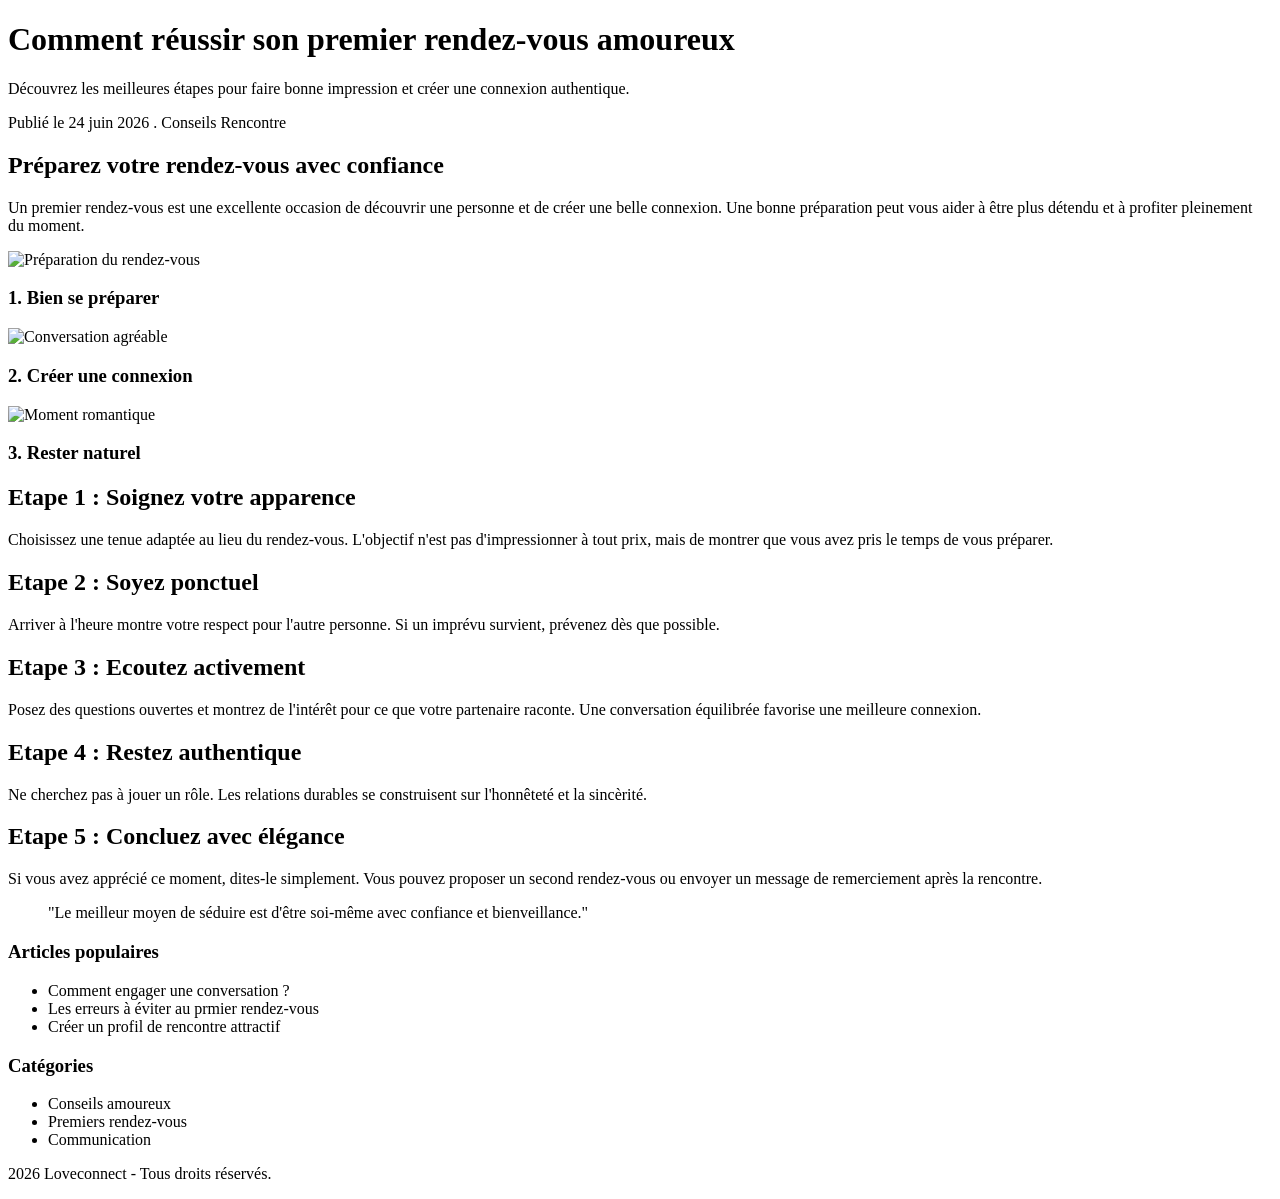
==== src/page/blog.html @ 888eea22 "Premier commit" ====
<!DOCTYPE html>
<html>
<head>
	<meta charset="utf-8">
	<meta name="viewport" content="width=device-width, initial-scale=1">
	<title>Comment réussire son premier rendez-vous amoureux</title>
	<link rel="stylesheet" type="text/css" href="blog.css">
</head>
<body>
	<header class="hero">
		<div class="overlay">
			<h1>Comment réussir son premier rendez-vous amoureux</h1>
			<p>Découvrez les meilleures étapes pour faire bonne impression et créer une connexion authentique.</p>
			
		</div>
	
	</header>

	<main class="container">
		<article class="blog-post">
		<div class="meta">
			<span>Publié le 24 juin 2026</span>
			<span>.</span>
			<span>Conseils Rencontre</span>
			
		</div> 

		<h2>Préparez votre rendez-vous avec confiance</h2>
		<p class="intro">
			Un premier rendez-vous est une excellente occasion de découvrir une personne et de créer une belle connexion.
			Une bonne préparation peut vous aider à être plus détendu et à profiter pleinement du moment.
		</p>


		<section class="image-gallery">
			<div class="gallery-items">
				<img src="date.jpg" alt="Préparation du rendez-vous" width="250" height="322">
				<h3>1. Bien se préparer</h3>
			</div>

			<div class="gallery-items">
				<img src="sourire.jpg" alt="Conversation agréable" width="250">
				<h3>2. Créer une connexion</h3>
			</div>

			<div class="gallery-items">
				<img src="rdv.jpg" alt="Moment romantique" width="250" height="322" >
				<h3>3. Rester naturel</h3>
			</div>
			
		</section>

		<section class="step">
			<h2>Etape 1 : Soignez votre apparence</h2>
			<p>
				Choisissez une tenue adaptée au lieu du rendez-vous. L'objectif n'est pas d'impressionner à tout prix,
				mais de montrer que vous avez pris le temps de vous préparer.
			</p>
		</section>


		<section class="step">
			<h2>Etape 2 : Soyez ponctuel</h2>
			<p>
				Arriver à l'heure montre votre respect pour l'autre personne. Si un imprévu survient,
				prévenez dès que possible.
			</p>
		</section>


		<section class="step">
			<h2>Etape 3 : Ecoutez activement</h2>
			<p>
				Posez des questions ouvertes et montrez de l'intérêt pour ce que votre partenaire raconte.
				Une conversation équilibrée favorise une meilleure connexion.
			</p>
		</section>


		<section class="step">
			<h2>Etape 4 : Restez authentique</h2>
			<p>
				Ne cherchez pas à jouer un rôle. Les relations durables se construisent sur l'honnêteté
				et la sincèrité.
			</p>
		</section>


		<section class="step">
			<h2>Etape 5 : Concluez avec élégance</h2>
			<p>
				Si vous avez apprécié ce moment, dites-le simplement. Vous pouvez proposer un second rendez-vous 
				ou envoyer un message de remerciement après la rencontre.
			</p>
		</section>

		<blockquote>
			"Le meilleur moyen de séduire est d'être soi-même avec confiance et bienveillance."
		</blockquote>

	</article>

		<aside class="sidebar">
			<div class="card">
				<h3>Articles populaires</h3>
				<ul>
					<li>Comment engager une conversation ?</li>
					<li>Les erreurs à éviter au prmier rendez-vous</li>
					<li>Créer un profil de rencontre attractif</li>
				</ul>
				
			</div>


			<div class="card">
				<h3>Catégories</h3>
				<ul>
					<li>Conseils amoureux</li>
					<li>Premiers rendez-vous</li>
					<li>Communication</li>
				</ul>
				
			</div>
			
		</aside>

		
		
	</main>
<footer>
	<p>2026 Loveconnect - Tous droits réservés.</p>
</footer>
	
</body>
</html>
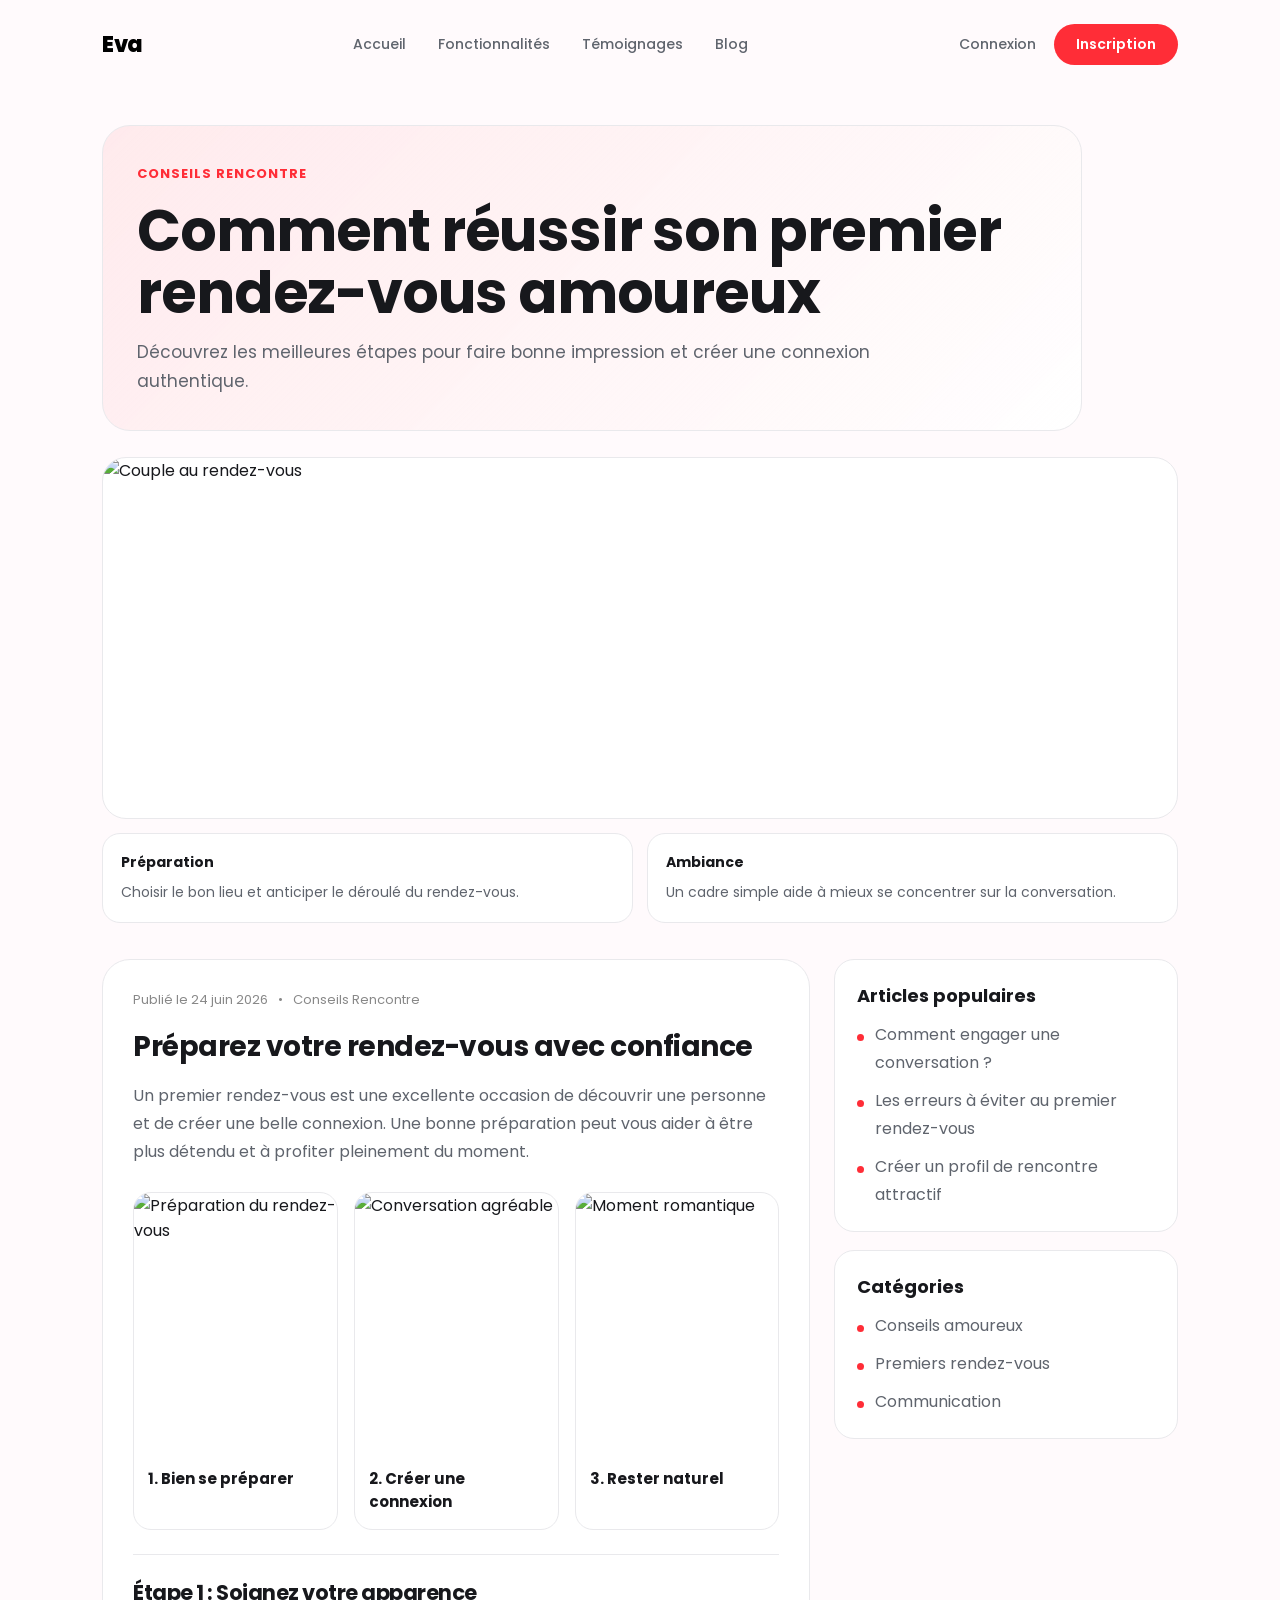
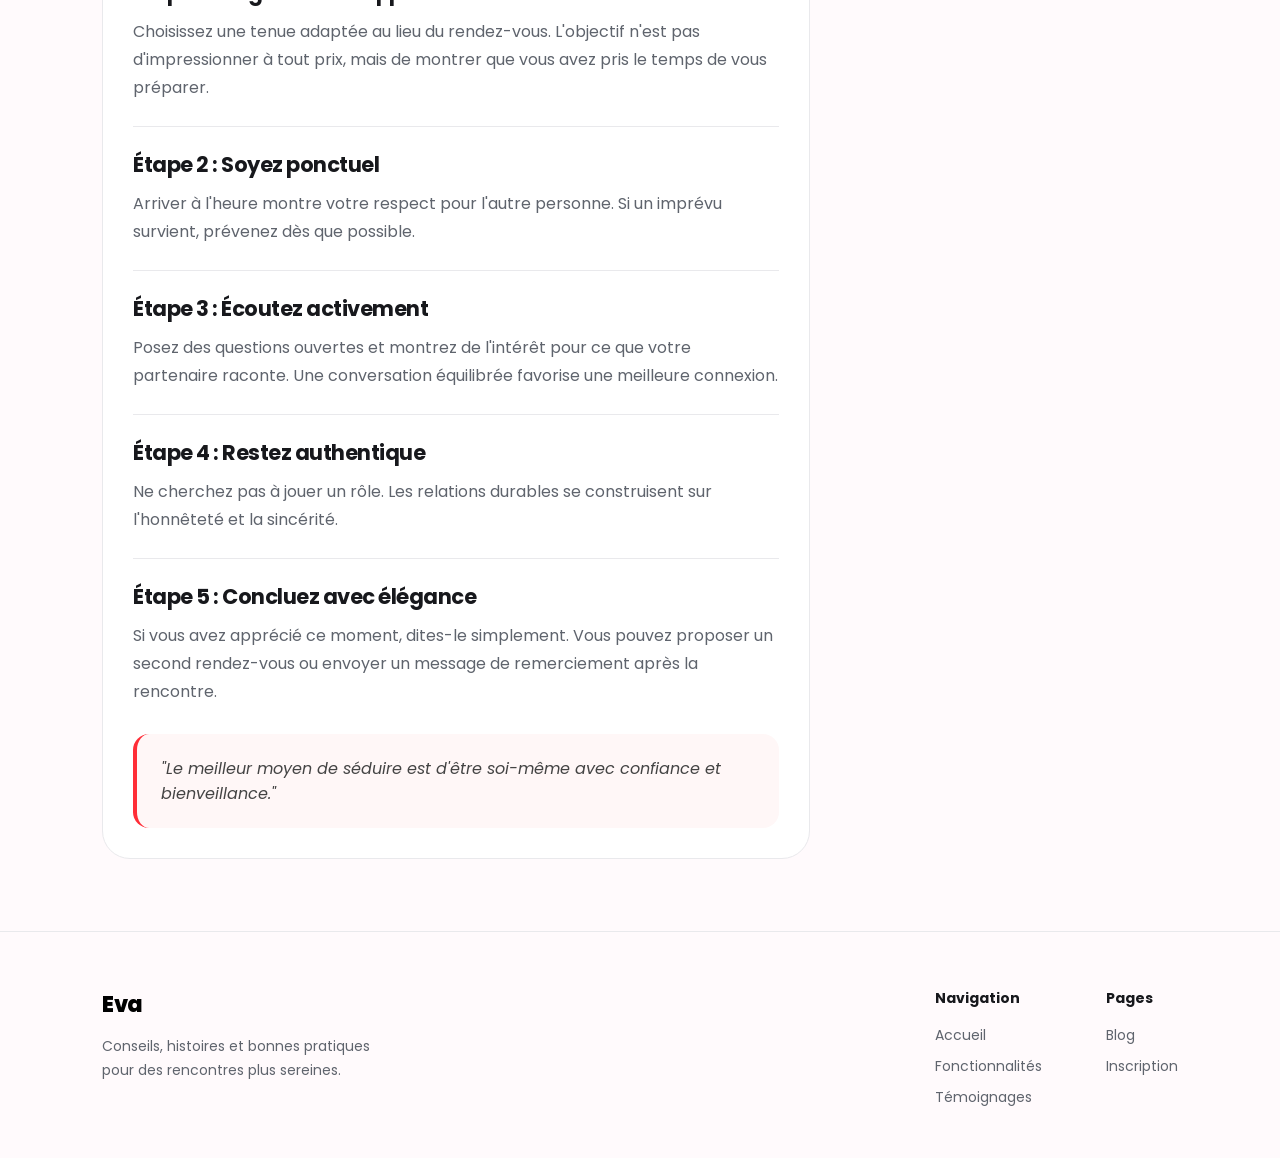
==== commit 109411cd: "V2 du site de rencontre" ====
--- a/src/page/blog.html
+++ b/src/page/blog.html
@@ -1,116 +1,138 @@
 <!DOCTYPE html>
-<html>
+<html lang="fr">
 <head>
 	<meta charset="utf-8">
 	<meta name="viewport" content="width=device-width, initial-scale=1">
-	<title>Comment réussire son premier rendez-vous amoureux</title>
-	<link rel="stylesheet" type="text/css" href="blog.css">
+	<title>Comment réussir son premier rendez-vous amoureux</title>
+	<link rel="preconnect" href="https://fonts.googleapis.com" />
+	<link rel="preconnect" href="https://fonts.gstatic.com" crossorigin />
+	<link href="https://fonts.googleapis.com/css2?family=Poppins:wght@400;500;600;700;800&display=swap" rel="stylesheet" />
+	<link rel="stylesheet" href="../css/blog.css">
 </head>
 <body>
-	<header class="hero">
-		<div class="overlay">
+	<header class="site-header">
+		<div class="logo">Eva</div>
+		<nav class="nav-links">
+			<a href="../../index.html">Accueil</a>
+			<a href="fonctionnalites.html">Fonctionnalités</a>
+			<a href="comments.html">Témoignages</a>
+			<a href="blog.html">Blog</a>
+		</nav>
+		<div class="auth-buttons">
+			<a href="login.html" class="login">Connexion</a>
+			<a href="form.html" class="signup">Inscription</a>
+		</div>
+	</header>
+
+	<header class="article-hero">
+		<div class="article-hero-content">
+			<div class="article-kicker">Conseils rencontre</div>
 			<h1>Comment réussir son premier rendez-vous amoureux</h1>
 			<p>Découvrez les meilleures étapes pour faire bonne impression et créer une connexion authentique.</p>
-			
 		</div>
-	
 	</header>
 
-	<main class="container">
+	<section class="article-media">
+		<div class="featured-visual">
+			<img src="https://picsum.photos/id/1067/1200/700" alt="Couple au rendez-vous">
+		</div>
+		<div class="media-notes">
+			<div class="media-note">
+				<strong>Préparation</strong>
+				<p>Choisir le bon lieu et anticiper le déroulé du rendez-vous.</p>
+			</div>
+			<div class="media-note">
+				<strong>Ambiance</strong>
+				<p>Un cadre simple aide à mieux se concentrer sur la conversation.</p>
+			</div>
+		</div>
+	</section>
+
+	<main class="blog-layout">
 		<article class="blog-post">
-		<div class="meta">
-			<span>Publié le 24 juin 2026</span>
-			<span>.</span>
-			<span>Conseils Rencontre</span>
-			
-		</div> 
-
-		<h2>Préparez votre rendez-vous avec confiance</h2>
-		<p class="intro">
-			Un premier rendez-vous est une excellente occasion de découvrir une personne et de créer une belle connexion.
-			Une bonne préparation peut vous aider à être plus détendu et à profiter pleinement du moment.
-		</p>
-
-
-		<section class="image-gallery">
-			<div class="gallery-items">
-				<img src="date.jpg" alt="Préparation du rendez-vous" width="250" height="322">
-				<h3>1. Bien se préparer</h3>
+			<div class="meta">
+				<span>Publié le 24 juin 2026</span>
+				<span>•</span>
+				<span>Conseils Rencontre</span>
 			</div>
 
-			<div class="gallery-items">
-				<img src="sourire.jpg" alt="Conversation agréable" width="250">
-				<h3>2. Créer une connexion</h3>
-			</div>
+			<h2>Préparez votre rendez-vous avec confiance</h2>
+			<p class="intro">
+				Un premier rendez-vous est une excellente occasion de découvrir une personne et de créer une belle connexion.
+				Une bonne préparation peut vous aider à être plus détendu et à profiter pleinement du moment.
+			</p>
 
-			<div class="gallery-items">
-				<img src="rdv.jpg" alt="Moment romantique" width="250" height="322" >
-				<h3>3. Rester naturel</h3>
-			</div>
-			
-		</section>
+			<section class="image-gallery">
+				<div class="gallery-items">
+					<img src="https://picsum.photos/id/1011/800/520" alt="Préparation du rendez-vous">
+					<h3>1. Bien se préparer</h3>
+				</div>
 
-		<section class="step">
-			<h2>Etape 1 : Soignez votre apparence</h2>
-			<p>
-				Choisissez une tenue adaptée au lieu du rendez-vous. L'objectif n'est pas d'impressionner à tout prix,
-				mais de montrer que vous avez pris le temps de vous préparer.
-			</p>
-		</section>
+				<div class="gallery-items">
+					<img src="https://picsum.photos/id/1025/800/520" alt="Conversation agréable">
+					<h3>2. Créer une connexion</h3>
+				</div>
 
+				<div class="gallery-items">
+					<img src="https://picsum.photos/id/1043/800/520" alt="Moment romantique">
+					<h3>3. Rester naturel</h3>
+				</div>
+			</section>
 
-		<section class="step">
-			<h2>Etape 2 : Soyez ponctuel</h2>
-			<p>
-				Arriver à l'heure montre votre respect pour l'autre personne. Si un imprévu survient,
-				prévenez dès que possible.
-			</p>
-		</section>
+			<section class="step">
+				<h2>Étape 1 : Soignez votre apparence</h2>
+				<p>
+					Choisissez une tenue adaptée au lieu du rendez-vous. L'objectif n'est pas d'impressionner à tout prix,
+					mais de montrer que vous avez pris le temps de vous préparer.
+				</p>
+			</section>
 
+			<section class="step">
+				<h2>Étape 2 : Soyez ponctuel</h2>
+				<p>
+					Arriver à l'heure montre votre respect pour l'autre personne. Si un imprévu survient,
+					prévenez dès que possible.
+				</p>
+			</section>
 
-		<section class="step">
-			<h2>Etape 3 : Ecoutez activement</h2>
-			<p>
-				Posez des questions ouvertes et montrez de l'intérêt pour ce que votre partenaire raconte.
-				Une conversation équilibrée favorise une meilleure connexion.
-			</p>
-		</section>
+			<section class="step">
+				<h2>Étape 3 : Écoutez activement</h2>
+				<p>
+					Posez des questions ouvertes et montrez de l'intérêt pour ce que votre partenaire raconte.
+					Une conversation équilibrée favorise une meilleure connexion.
+				</p>
+			</section>
 
+			<section class="step">
+				<h2>Étape 4 : Restez authentique</h2>
+				<p>
+					Ne cherchez pas à jouer un rôle. Les relations durables se construisent sur l'honnêteté
+					et la sincérité.
+				</p>
+			</section>
 
-		<section class="step">
-			<h2>Etape 4 : Restez authentique</h2>
-			<p>
-				Ne cherchez pas à jouer un rôle. Les relations durables se construisent sur l'honnêteté
-				et la sincèrité.
-			</p>
-		</section>
+			<section class="step">
+				<h2>Étape 5 : Concluez avec élégance</h2>
+				<p>
+					Si vous avez apprécié ce moment, dites-le simplement. Vous pouvez proposer un second rendez-vous
+					ou envoyer un message de remerciement après la rencontre.
+				</p>
+			</section>
 
-
-		<section class="step">
-			<h2>Etape 5 : Concluez avec élégance</h2>
-			<p>
-				Si vous avez apprécié ce moment, dites-le simplement. Vous pouvez proposer un second rendez-vous 
-				ou envoyer un message de remerciement après la rencontre.
-			</p>
-		</section>
-
-		<blockquote>
-			"Le meilleur moyen de séduire est d'être soi-même avec confiance et bienveillance."
-		</blockquote>
-
-	</article>
+			<blockquote>
+				"Le meilleur moyen de séduire est d'être soi-même avec confiance et bienveillance."
+			</blockquote>
+		</article>
 
 		<aside class="sidebar">
 			<div class="card">
 				<h3>Articles populaires</h3>
 				<ul>
 					<li>Comment engager une conversation ?</li>
-					<li>Les erreurs à éviter au prmier rendez-vous</li>
+					<li>Les erreurs à éviter au premier rendez-vous</li>
 					<li>Créer un profil de rencontre attractif</li>
 				</ul>
-				
 			</div>
-
 
 			<div class="card">
 				<h3>Catégories</h3>
@@ -119,17 +141,29 @@
 					<li>Premiers rendez-vous</li>
 					<li>Communication</li>
 				</ul>
-				
 			</div>
-			
 		</aside>
+	</main>
 
-		
-		
-	</main>
-<footer>
-	<p>2026 Loveconnect - Tous droits réservés.</p>
-</footer>
-	
+	<footer class="site-footer">
+		<div class="footer-brand">
+			<div class="logo">Eva</div>
+			<p>Conseils, histoires et bonnes pratiques pour des rencontres plus sereines.</p>
+		</div>
+		<div class="footer-columns">
+			<div class="footer-col">
+				<h4>Navigation</h4>
+				<a href="../../index.html">Accueil</a>
+				<a href="fonctionnalites.html">Fonctionnalités</a>
+				<a href="comments.html">Témoignages</a>
+			</div>
+			<div class="footer-col">
+				<h4>Pages</h4>
+				<a href="blog.html">Blog</a>
+				<a href="form.html">Inscription</a>
+			</div>
+		</div>
+	</footer>
+	<script src="../js/animate.js" defer></script>
 </body>
-</html>+</html>
--- a/src/css/blog.css
+++ b/src/css/blog.css
@@ -0,0 +1,249 @@
+@import url("./animation.css");
+@import url("./global.css");
+
+body {
+    background: #fffafc;
+}
+
+.article-hero {
+    max-width: 1600px;
+    margin: 0 auto;
+    padding: 36px 8% 18px;
+}
+
+.article-hero-content {
+    max-width: 980px;
+    background: linear-gradient(135deg, rgba(255, 45, 55, 0.08), rgba(255, 255, 255, 0.96));
+    border: 1px solid var(--border);
+    border-radius: 28px;
+    padding: 34px;
+}
+
+.article-hero h1 {
+    font-size: clamp(2.1rem, 4.5vw, 3.8rem);
+    line-height: 1.08;
+    letter-spacing: -1.2px;
+    margin-bottom: 14px;
+}
+
+.article-hero p {
+    font-size: 17px;
+    color: var(--muted);
+    line-height: 1.7;
+    max-width: 760px;
+}
+
+.article-kicker {
+    display: inline-block;
+    margin-bottom: 16px;
+    color: var(--brand);
+    font-weight: 700;
+    letter-spacing: 1px;
+    text-transform: uppercase;
+    font-size: 13px;
+}
+
+.blog-layout {
+    max-width: 1600px;
+    margin: 0 auto;
+    padding: 18px 8% 72px;
+    display: grid;
+    grid-template-columns: minmax(0, 1.65fr) minmax(280px, 0.8fr);
+    gap: 24px;
+    align-items: start;
+}
+
+.article-media {
+    max-width: 1600px;
+    margin: 0 auto;
+    padding: 8px 8% 18px;
+}
+
+.featured-visual {
+    border-radius: 24px;
+    overflow: hidden;
+    border: 1px solid var(--border);
+    background: #fff;
+}
+
+.featured-visual img {
+    width: 100%;
+    height: 360px;
+    object-fit: cover;
+}
+
+.media-notes {
+    margin-top: 14px;
+    display: grid;
+    grid-template-columns: repeat(2, minmax(0, 1fr));
+    gap: 14px;
+}
+
+.media-note {
+    background: #fff;
+    border: 1px solid var(--border);
+    border-radius: 18px;
+    padding: 18px;
+}
+
+.media-note strong {
+    display: block;
+    margin-bottom: 8px;
+    font-size: 14px;
+}
+
+.media-note p {
+    color: var(--muted);
+    line-height: 1.65;
+    font-size: 14px;
+}
+
+.blog-post {
+    background: var(--surface);
+    border-radius: 28px;
+    padding: 30px;
+    border: 1px solid var(--border);
+}
+
+.meta {
+    display: flex;
+    flex-wrap: wrap;
+    gap: 10px;
+    color: #888;
+    font-size: 13px;
+    margin-bottom: 16px;
+}
+
+.blog-post h2 {
+    font-size: 28px;
+    margin-bottom: 14px;
+    letter-spacing: -0.5px;
+}
+
+.intro,
+.step p,
+.sidebar li,
+.blog-post p {
+    color: var(--muted);
+    line-height: 1.75;
+}
+
+.intro {
+    font-size: 16px;
+    margin-bottom: 22px;
+}
+
+.image-gallery {
+    display: grid;
+    grid-template-columns: repeat(3, minmax(0, 1fr));
+    gap: 16px;
+    margin: 26px 0 10px;
+}
+
+.gallery-items {
+    background: #fff;
+    border-radius: 18px;
+    border: 1px solid var(--border);
+    overflow: hidden;
+}
+
+.gallery-items img {
+    width: 100%;
+    height: 260px;
+    object-fit: cover;
+}
+
+.gallery-items h3 {
+    padding: 14px 14px 16px;
+    font-size: 15px;
+    color: var(--text);
+}
+
+.step {
+    margin-top: 24px;
+    padding-top: 22px;
+    border-top: 1px solid var(--border);
+}
+
+.step h2 {
+    font-size: 21px;
+    margin-bottom: 10px;
+}
+
+blockquote {
+    margin-top: 28px;
+    padding: 22px 24px;
+    border-left: 4px solid var(--brand);
+    background: #fff7f7;
+    border-radius: 16px;
+    font-style: italic;
+    color: #444;
+}
+
+.sidebar {
+    display: grid;
+    gap: 18px;
+}
+
+.sidebar .card {
+    padding: 22px;
+}
+
+.sidebar h3 {
+    font-size: 18px;
+    margin-bottom: 12px;
+}
+
+.sidebar ul {
+    list-style: none;
+    display: grid;
+    gap: 10px;
+}
+
+.sidebar li {
+    padding-left: 18px;
+    position: relative;
+}
+
+.sidebar li::before {
+    content: "";
+    position: absolute;
+    left: 0;
+    top: 0.8em;
+    width: 7px;
+    height: 7px;
+    border-radius: 50%;
+    background: var(--brand);
+}
+
+@media (max-width: 1024px) {
+    .blog-layout {
+        grid-template-columns: 1fr;
+    }
+
+    .image-gallery {
+        grid-template-columns: 1fr;
+    }
+
+    .media-notes {
+        grid-template-columns: 1fr;
+    }
+}
+
+@media (max-width: 640px) {
+    .article-hero {
+        padding-left: 20px;
+        padding-right: 20px;
+    }
+
+    .article-hero-content,
+    .blog-post {
+        padding: 22px;
+        border-radius: 22px;
+    }
+
+    .blog-layout {
+        padding-left: 20px;
+        padding-right: 20px;
+    }
+}
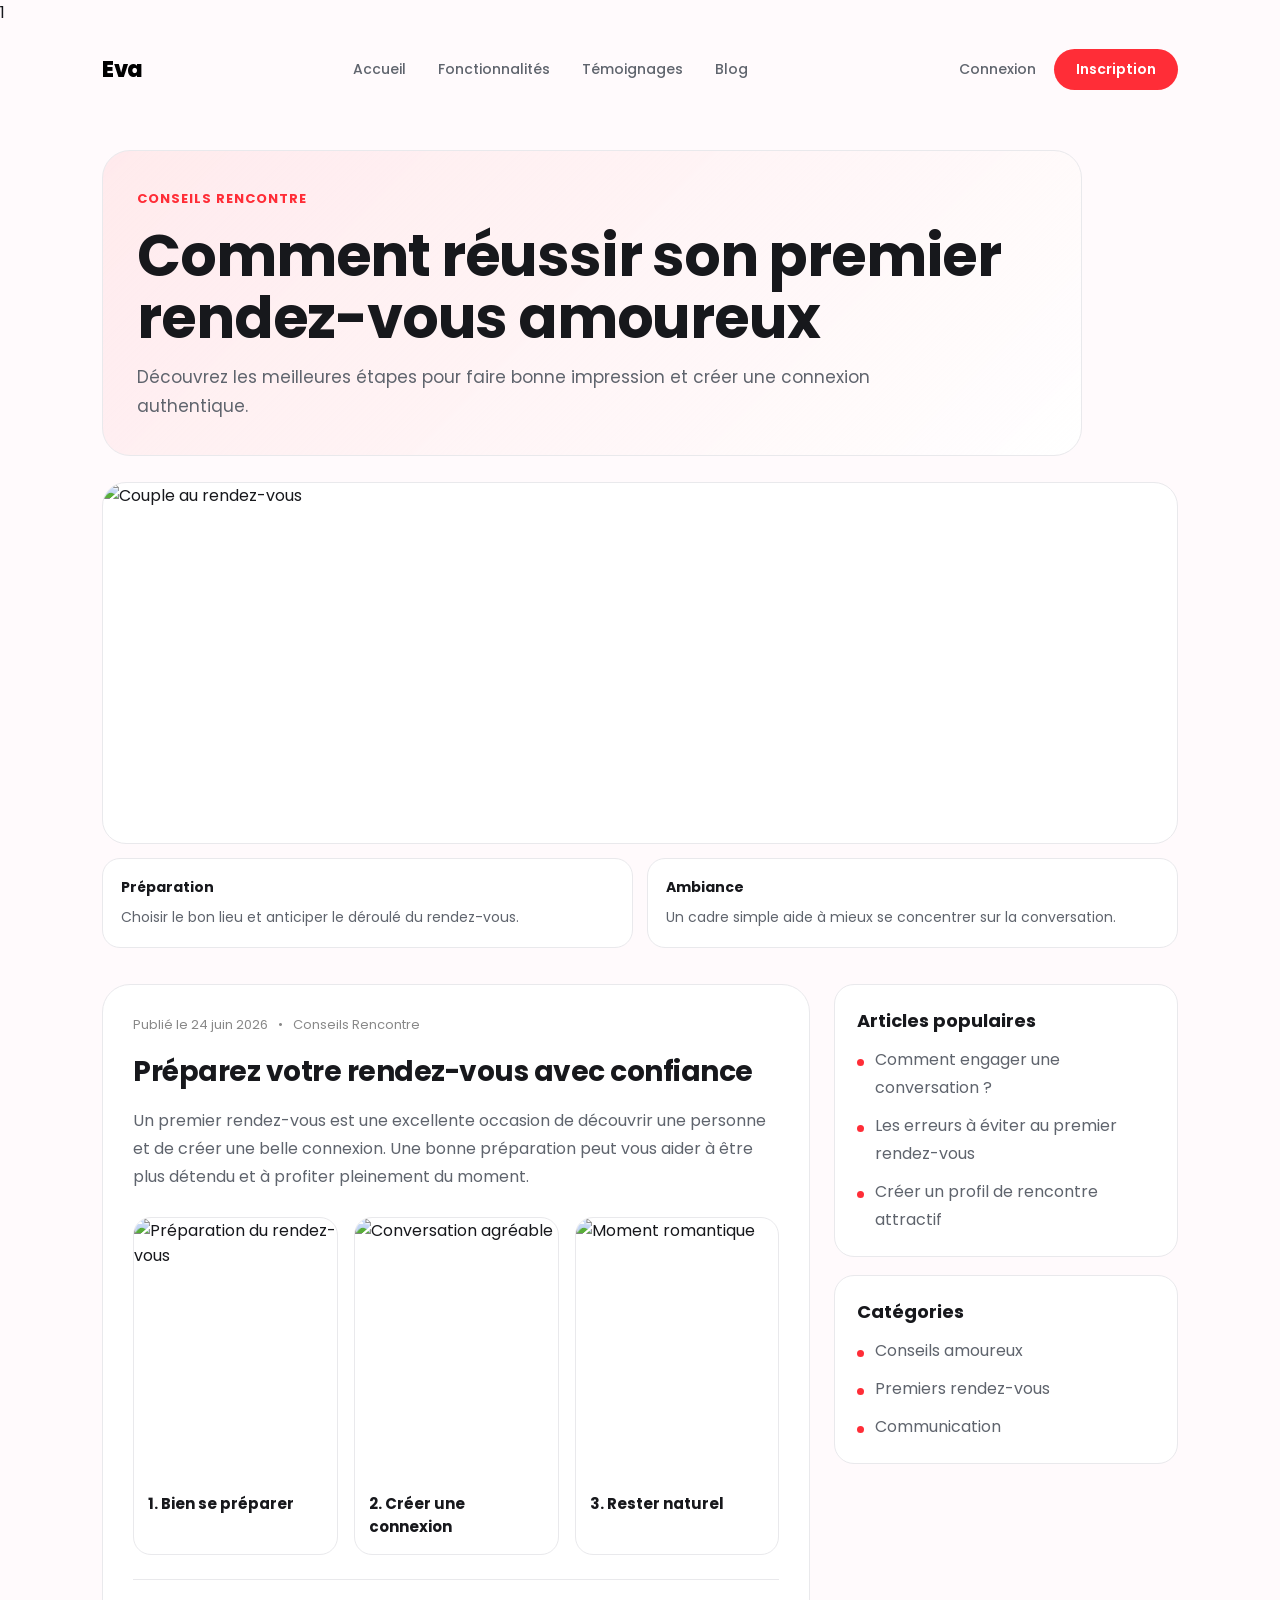
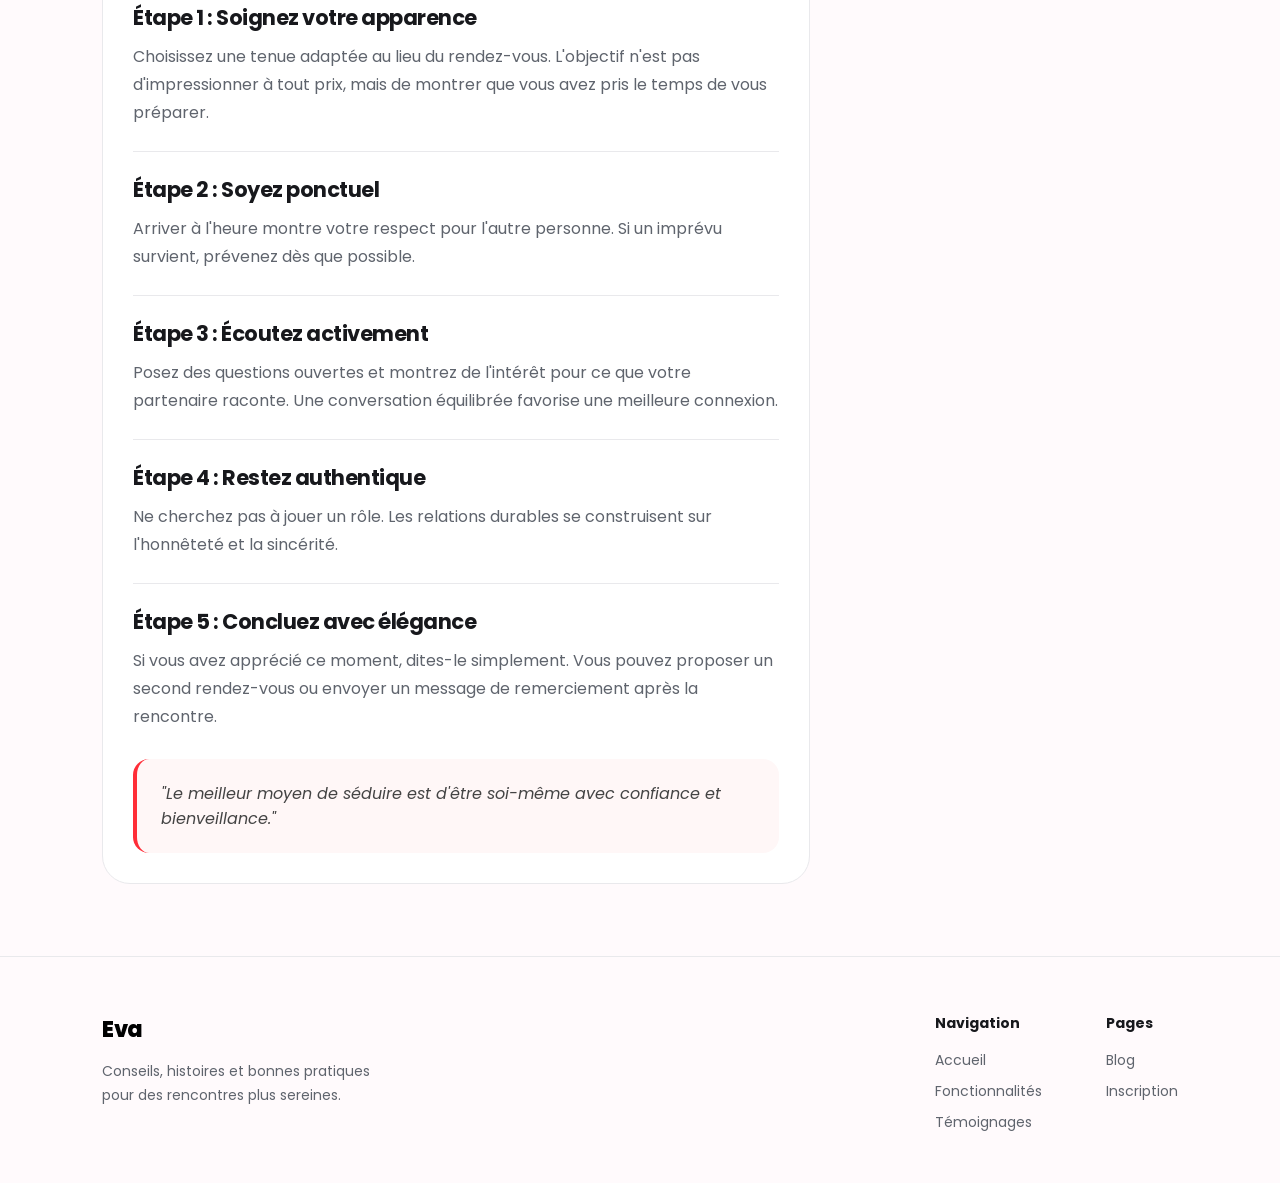
==== commit 8963bcd6: "commit" ====
--- a/src/page/blog.html
+++ b/src/page/blog.html
@@ -7,7 +7,8 @@
 	<link rel="preconnect" href="https://fonts.googleapis.com" />
 	<link rel="preconnect" href="https://fonts.gstatic.com" crossorigin />
 	<link href="https://fonts.googleapis.com/css2?family=Poppins:wght@400;500;600;700;800&display=swap" rel="stylesheet" />
-	<link rel="stylesheet" href="../css/blog.css">
+	<link rel="icon" type="image/svg+xml" href="../assets/eva-icon.svg" />
+	<link rel="stylesheet" href="../css/blog.css">1
 </head>
 <body>
 	<header class="site-header">
